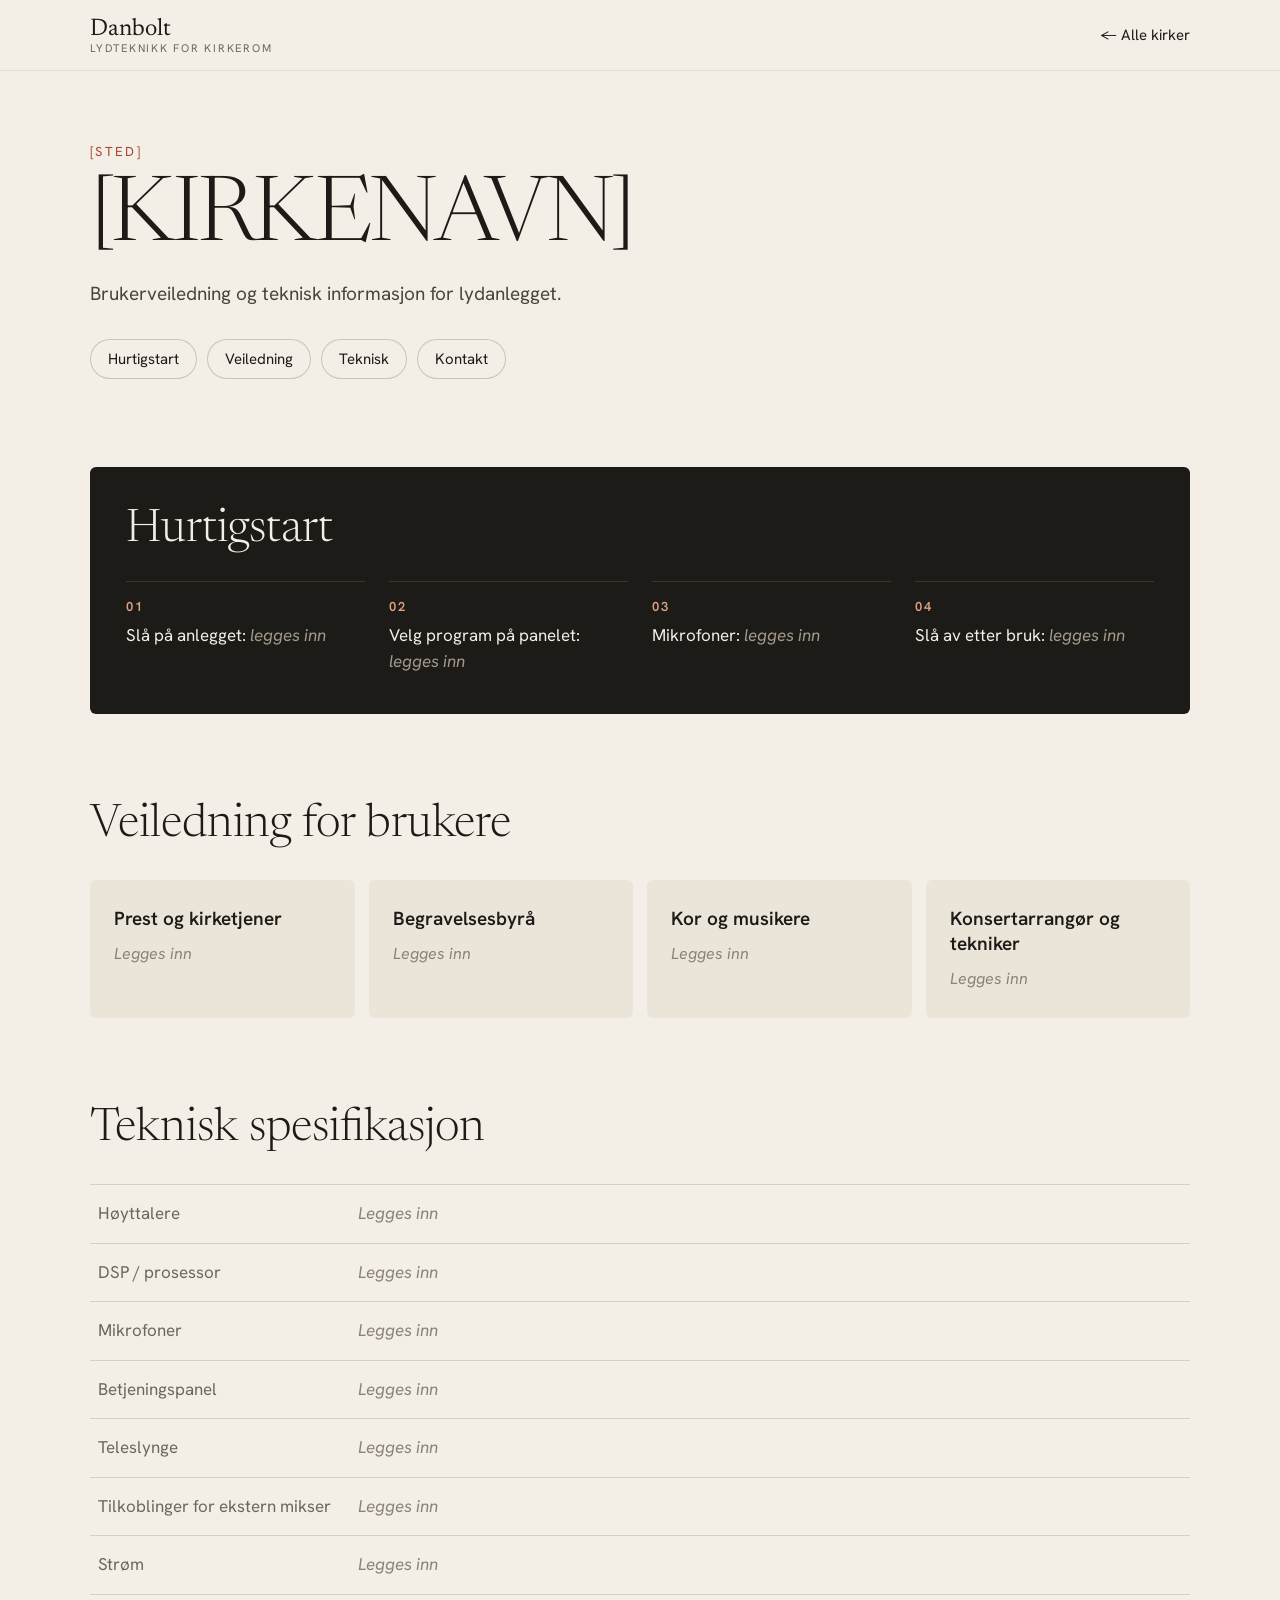
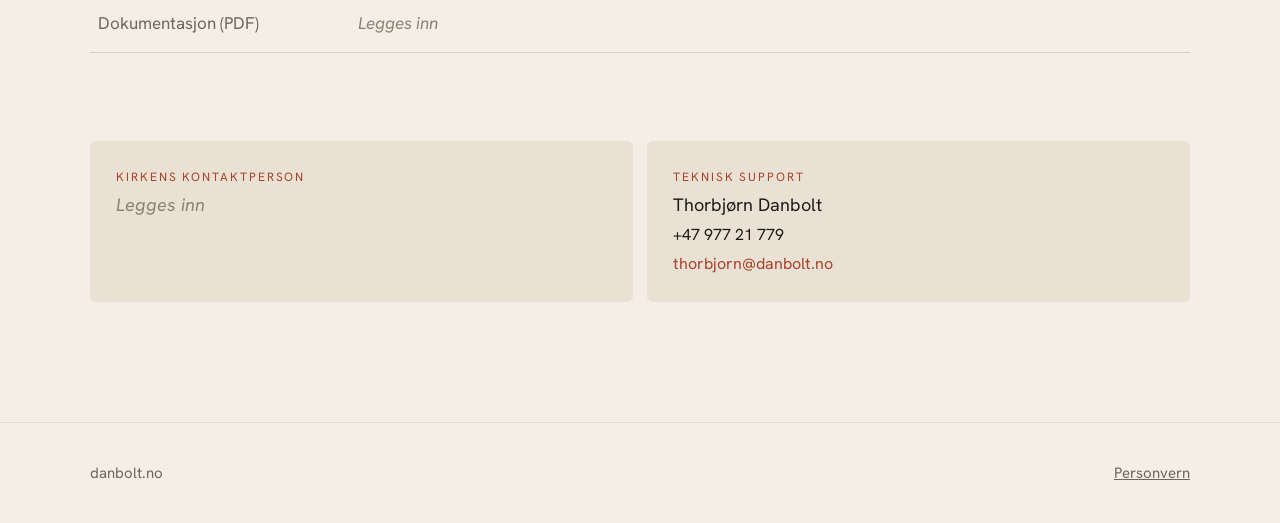
==== _mal/index.html @ 610739b6 "Legg til kirkeside-mal i _mal" ====
<!DOCTYPE html>
<html lang="nb">
<head>
<meta charset="utf-8">
<meta name="viewport" content="width=device-width, initial-scale=1">
<!-- MAL: Kopier mappen _mal til f.eks. /brandval-kirke/ og bytt alle [KIRKENAVN], [STED] og «Legges inn». Fjern noindex når siden er klar. -->
<meta name="robots" content="noindex">
<title>[KIRKENAVN] – lydanlegg og brukerveiledning | Danbolt</title>
<meta name="description" content="Brukerveiledning og teknisk informasjon for lydanlegget i [KIRKENAVN].">
<meta name="theme-color" content="#f3efe6">
<link rel="preconnect" href="https://fonts.googleapis.com">
<link rel="preconnect" href="https://fonts.gstatic.com" crossorigin>
<link href="https://fonts.googleapis.com/css2?family=Newsreader:ital,opsz,wght@0,6..72,300;0,6..72,400;1,6..72,300;1,6..72,400&family=Hanken+Grotesk:wght@400;500;600&display=swap" rel="stylesheet">
<style>
html{scroll-behavior:smooth}
body{margin:0;background:#f3efe6;color:#1d1b17;font-family:'Hanken Grotesk',sans-serif;-webkit-font-smoothing:antialiased}
a{color:#a8432a;text-decoration:none}
a:hover{color:#7a2e1b}
.tom{color:#8a8274;font-style:italic}
</style>
</head>
<body>
<header style="border-bottom:1px solid rgba(29,27,23,.08)">
  <div style="max-width:1100px;margin:0 auto;padding:16px 32px;display:flex;flex-wrap:wrap;justify-content:space-between;align-items:center;gap:14px">
    <a href="https://danbolt.no/" style="display:flex;flex-direction:column;color:#1d1b17;line-height:1.1"><span style="font-family:'Newsreader',serif;font-size:24px">Danbolt</span><span style="font-size:11px;letter-spacing:.16em;text-transform:uppercase;color:#6d665b">Lydteknikk for kirkerom</span></a>
    <a href="/" style="font-size:15px;color:#1d1b17">← Alle kirker</a>
  </div>
</header>

<main style="max-width:1100px;margin:0 auto;padding:72px 32px 120px;display:flex;flex-direction:column;gap:88px">
  <section style="display:flex;flex-direction:column;gap:18px">
    <span style="font-size:13px;letter-spacing:.18em;text-transform:uppercase;color:#a8432a">[STED]</span>
    <h1 style="font-family:'Newsreader',serif;font-weight:300;font-size:clamp(52px,7vw,104px);line-height:.92;letter-spacing:-.03em;margin:0">[KIRKENAVN]</h1>
    <p style="font-size:19px;line-height:1.6;color:#4a453c;margin:0;max-width:640px;text-wrap:pretty">Brukerveiledning og teknisk informasjon for lydanlegget.</p>
    <nav style="display:flex;flex-wrap:wrap;gap:10px;margin-top:12px">
      <a href="#hurtigstart" style="padding:10px 18px;border-radius:999px;box-shadow:inset 0 0 0 1px rgba(29,27,23,.2);color:#1d1b17;font-size:15px">Hurtigstart</a>
      <a href="#brukere" style="padding:10px 18px;border-radius:999px;box-shadow:inset 0 0 0 1px rgba(29,27,23,.2);color:#1d1b17;font-size:15px">Veiledning</a>
      <a href="#teknisk" style="padding:10px 18px;border-radius:999px;box-shadow:inset 0 0 0 1px rgba(29,27,23,.2);color:#1d1b17;font-size:15px">Teknisk</a>
      <a href="#kontakt" style="padding:10px 18px;border-radius:999px;box-shadow:inset 0 0 0 1px rgba(29,27,23,.2);color:#1d1b17;font-size:15px">Kontakt</a>
    </nav>
  </section>

  <section id="hurtigstart" style="background:#1d1b17;color:#f3efe6;border-radius:6px;padding:40px 36px;display:flex;flex-direction:column;gap:28px">
    <h2 style="font-family:'Newsreader',serif;font-weight:300;font-size:clamp(34px,3.6vw,48px);line-height:1;margin:0">Hurtigstart</h2>
    <ol style="margin:0;padding:0;list-style:none;display:grid;grid-template-columns:repeat(auto-fit,minmax(min(100%,220px),1fr));gap:24px">
      <li style="display:flex;flex-direction:column;gap:8px;border-top:1px solid #3a352d;padding-top:16px"><span style="font-size:13px;letter-spacing:.14em;color:#e0a27f;font-weight:600">01</span><span style="font-size:17px;line-height:1.5">Slå på anlegget: <span class="tom" style="color:#a39a8b">legges inn</span></span></li>
      <li style="display:flex;flex-direction:column;gap:8px;border-top:1px solid #3a352d;padding-top:16px"><span style="font-size:13px;letter-spacing:.14em;color:#e0a27f;font-weight:600">02</span><span style="font-size:17px;line-height:1.5">Velg program på panelet: <span class="tom" style="color:#a39a8b">legges inn</span></span></li>
      <li style="display:flex;flex-direction:column;gap:8px;border-top:1px solid #3a352d;padding-top:16px"><span style="font-size:13px;letter-spacing:.14em;color:#e0a27f;font-weight:600">03</span><span style="font-size:17px;line-height:1.5">Mikrofoner: <span class="tom" style="color:#a39a8b">legges inn</span></span></li>
      <li style="display:flex;flex-direction:column;gap:8px;border-top:1px solid #3a352d;padding-top:16px"><span style="font-size:13px;letter-spacing:.14em;color:#e0a27f;font-weight:600">04</span><span style="font-size:17px;line-height:1.5">Slå av etter bruk: <span class="tom" style="color:#a39a8b">legges inn</span></span></li>
    </ol>
  </section>

  <section id="brukere" style="display:flex;flex-direction:column;gap:32px">
    <h2 style="font-family:'Newsreader',serif;font-weight:300;font-size:clamp(34px,3.6vw,48px);line-height:1;margin:0">Veiledning for brukere</h2>
    <div style="display:grid;grid-template-columns:repeat(auto-fit,minmax(min(100%,240px),1fr));gap:14px">
      <div style="background:#ebe5d9;border-radius:6px;padding:26px 24px;display:flex;flex-direction:column;gap:10px"><span style="font-size:19px;font-weight:600">Prest og kirketjener</span><span class="tom" style="font-size:16px;line-height:1.6">Legges inn</span></div>
      <div style="background:#ebe5d9;border-radius:6px;padding:26px 24px;display:flex;flex-direction:column;gap:10px"><span style="font-size:19px;font-weight:600">Begravelsesbyrå</span><span class="tom" style="font-size:16px;line-height:1.6">Legges inn</span></div>
      <div style="background:#ebe5d9;border-radius:6px;padding:26px 24px;display:flex;flex-direction:column;gap:10px"><span style="font-size:19px;font-weight:600">Kor og musikere</span><span class="tom" style="font-size:16px;line-height:1.6">Legges inn</span></div>
      <div style="background:#ebe5d9;border-radius:6px;padding:26px 24px;display:flex;flex-direction:column;gap:10px"><span style="font-size:19px;font-weight:600">Konsertarrangør og tekniker</span><span class="tom" style="font-size:16px;line-height:1.6">Legges inn</span></div>
    </div>
  </section>

  <section id="teknisk" style="display:flex;flex-direction:column;gap:32px">
    <h2 style="font-family:'Newsreader',serif;font-weight:300;font-size:clamp(34px,3.6vw,48px);line-height:1;margin:0">Teknisk spesifikasjon</h2>
    <dl style="margin:0;display:grid;grid-template-columns:minmax(0,260px) minmax(0,1fr);border-top:1px solid rgba(29,27,23,.15);font-size:17px;line-height:1.5">
      <dt style="padding:16px 8px;border-bottom:1px solid rgba(29,27,23,.15);color:#6d665b">Høyttalere</dt><dd class="tom" style="margin:0;padding:16px 8px;border-bottom:1px solid rgba(29,27,23,.15)">Legges inn</dd>
      <dt style="padding:16px 8px;border-bottom:1px solid rgba(29,27,23,.15);color:#6d665b">DSP / prosessor</dt><dd class="tom" style="margin:0;padding:16px 8px;border-bottom:1px solid rgba(29,27,23,.15)">Legges inn</dd>
      <dt style="padding:16px 8px;border-bottom:1px solid rgba(29,27,23,.15);color:#6d665b">Mikrofoner</dt><dd class="tom" style="margin:0;padding:16px 8px;border-bottom:1px solid rgba(29,27,23,.15)">Legges inn</dd>
      <dt style="padding:16px 8px;border-bottom:1px solid rgba(29,27,23,.15);color:#6d665b">Betjeningspanel</dt><dd class="tom" style="margin:0;padding:16px 8px;border-bottom:1px solid rgba(29,27,23,.15)">Legges inn</dd>
      <dt style="padding:16px 8px;border-bottom:1px solid rgba(29,27,23,.15);color:#6d665b">Teleslynge</dt><dd class="tom" style="margin:0;padding:16px 8px;border-bottom:1px solid rgba(29,27,23,.15)">Legges inn</dd>
      <dt style="padding:16px 8px;border-bottom:1px solid rgba(29,27,23,.15);color:#6d665b">Tilkoblinger for ekstern mikser</dt><dd class="tom" style="margin:0;padding:16px 8px;border-bottom:1px solid rgba(29,27,23,.15)">Legges inn</dd>
      <dt style="padding:16px 8px;border-bottom:1px solid rgba(29,27,23,.15);color:#6d665b">Strøm</dt><dd class="tom" style="margin:0;padding:16px 8px;border-bottom:1px solid rgba(29,27,23,.15)">Legges inn</dd>
      <dt style="padding:16px 8px;border-bottom:1px solid rgba(29,27,23,.15);color:#6d665b">Dokumentasjon (PDF)</dt><dd class="tom" style="margin:0;padding:16px 8px;border-bottom:1px solid rgba(29,27,23,.15)">Legges inn</dd>
    </dl>
  </section>

  <section id="kontakt" style="display:grid;grid-template-columns:repeat(auto-fit,minmax(min(100%,320px),1fr));gap:14px">
    <div style="background:#e8e1d4;border-radius:6px;padding:28px 26px;display:flex;flex-direction:column;gap:8px"><span style="font-size:12px;letter-spacing:.16em;text-transform:uppercase;color:#a8432a">Kirkens kontaktperson</span><span class="tom" style="font-size:18px">Legges inn</span></div>
    <div style="background:#e8e1d4;border-radius:6px;padding:28px 26px;display:flex;flex-direction:column;gap:8px"><span style="font-size:12px;letter-spacing:.16em;text-transform:uppercase;color:#a8432a">Teknisk support</span><span style="font-size:18px">Thorbjørn Danbolt</span><a href="tel:+4797721779" style="color:#1d1b17">+47 977 21 779</a><a href="mailto:thorbjorn@danbolt.no">thorbjorn@danbolt.no</a></div>
  </section>
</main>

<footer style="border-top:1px solid rgba(29,27,23,.08)">
  <div style="max-width:1100px;margin:0 auto;padding:40px 32px;display:flex;flex-wrap:wrap;justify-content:space-between;gap:12px 32px;font-size:15px;color:#6d665b">
    <a href="https://danbolt.no/" style="color:#6d665b">danbolt.no</a>
    <a href="https://danbolt.no/personvern/" style="color:#6d665b;text-decoration:underline">Personvern</a>
  </div>
</footer>
</body>
</html>
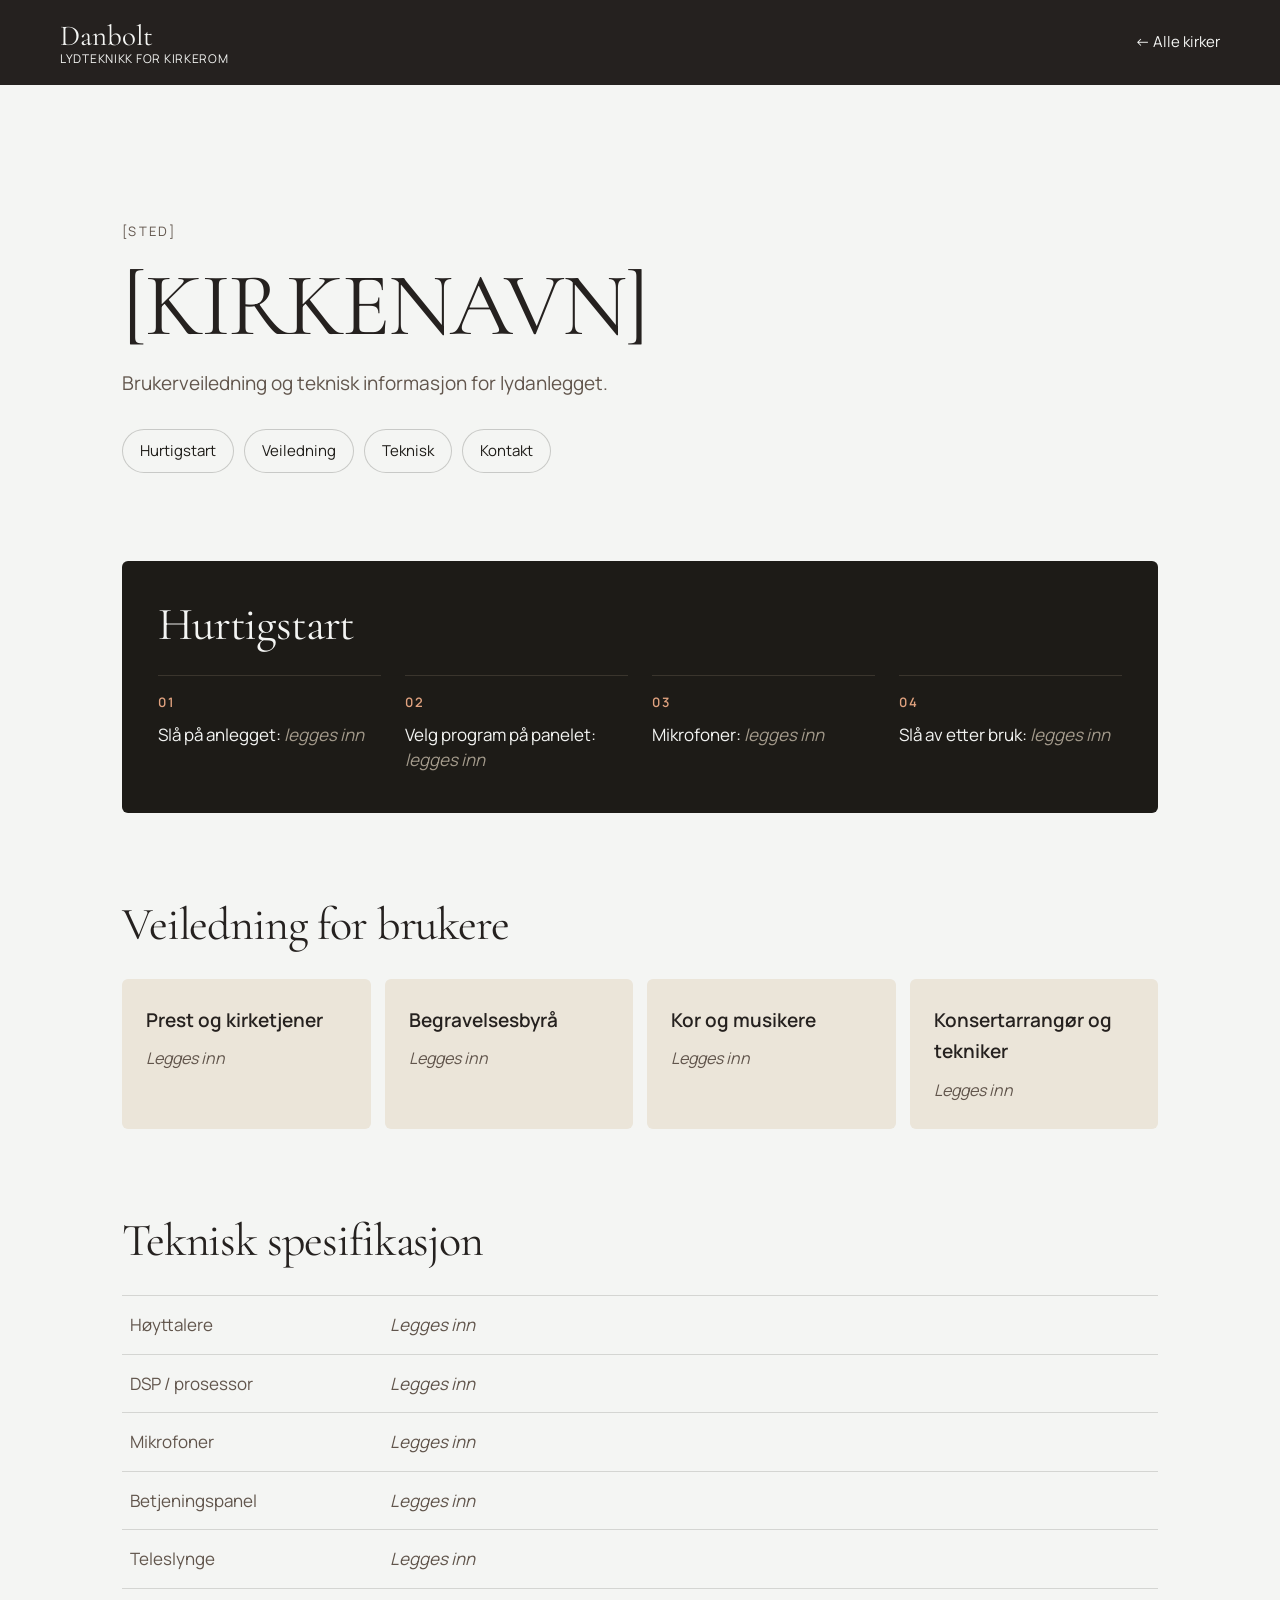
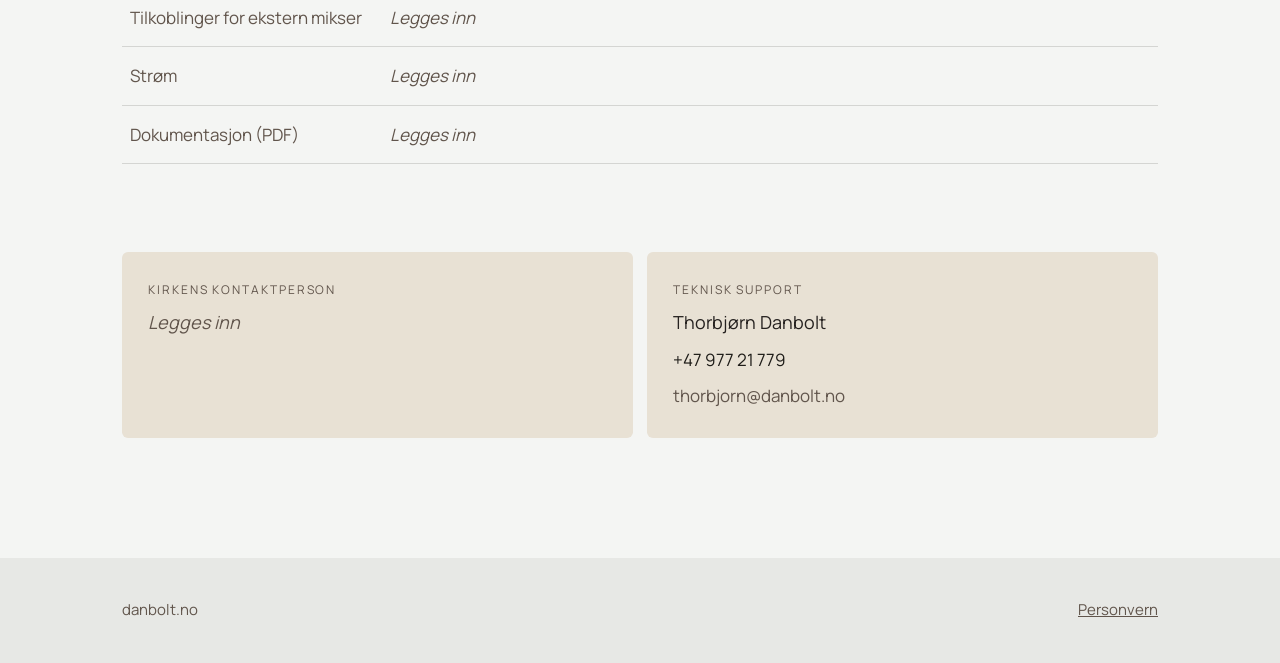
==== commit ab82b854: "Tilpass kirkeportal og veiledninger til Rom-design" ====
--- a/_mal/index.html
+++ b/_mal/index.html
@@ -7,31 +7,32 @@
 <meta name="robots" content="noindex">
 <title>[KIRKENAVN] – lydanlegg og brukerveiledning | Danbolt</title>
 <meta name="description" content="Brukerveiledning og teknisk informasjon for lydanlegget i [KIRKENAVN].">
-<meta name="theme-color" content="#f3efe6">
-<link rel="preconnect" href="https://fonts.googleapis.com">
-<link rel="preconnect" href="https://fonts.gstatic.com" crossorigin>
-<link href="https://fonts.googleapis.com/css2?family=Newsreader:ital,opsz,wght@0,6..72,300;0,6..72,400;1,6..72,300;1,6..72,400&family=Hanken+Grotesk:wght@400;500;600&display=swap" rel="stylesheet">
+<meta name="theme-color" content="#f4f5f3">
+
+
+
 <style>
 html{scroll-behavior:smooth}
-body{margin:0;background:#f3efe6;color:#1d1b17;font-family:'Hanken Grotesk',sans-serif;-webkit-font-smoothing:antialiased}
-a{color:#a8432a;text-decoration:none}
+body{margin:0;background:#f4f5f3;color:#1d1b17;font-family:'Manrope',sans-serif;-webkit-font-smoothing:antialiased}
+a{color:#61554c;text-decoration:none}
 a:hover{color:#7a2e1b}
 .tom{color:#8a8274;font-style:italic}
 </style>
+<link rel="stylesheet" href="/rom.css">
 </head>
 <body>
 <header style="border-bottom:1px solid rgba(29,27,23,.08)">
   <div style="max-width:1100px;margin:0 auto;padding:16px 32px;display:flex;flex-wrap:wrap;justify-content:space-between;align-items:center;gap:14px">
-    <a href="https://danbolt.no/" style="display:flex;flex-direction:column;color:#1d1b17;line-height:1.1"><span style="font-family:'Newsreader',serif;font-size:24px">Danbolt</span><span style="font-size:11px;letter-spacing:.16em;text-transform:uppercase;color:#6d665b">Lydteknikk for kirkerom</span></a>
+    <a href="https://danbolt.no/" style="display:flex;flex-direction:column;color:#1d1b17;line-height:1.1"><span style="font-family:'Cormorant Garamond',serif;font-size:24px">Danbolt</span><span style="font-size:11px;letter-spacing:.16em;text-transform:uppercase;color:#61554c">Lydteknikk for kirkerom</span></a>
     <a href="/" style="font-size:15px;color:#1d1b17">← Alle kirker</a>
   </div>
 </header>
 
 <main style="max-width:1100px;margin:0 auto;padding:72px 32px 120px;display:flex;flex-direction:column;gap:88px">
   <section style="display:flex;flex-direction:column;gap:18px">
-    <span style="font-size:13px;letter-spacing:.18em;text-transform:uppercase;color:#a8432a">[STED]</span>
-    <h1 style="font-family:'Newsreader',serif;font-weight:300;font-size:clamp(52px,7vw,104px);line-height:.92;letter-spacing:-.03em;margin:0">[KIRKENAVN]</h1>
-    <p style="font-size:19px;line-height:1.6;color:#4a453c;margin:0;max-width:640px;text-wrap:pretty">Brukerveiledning og teknisk informasjon for lydanlegget.</p>
+    <span style="font-size:13px;letter-spacing:.18em;text-transform:uppercase;color:#61554c">[STED]</span>
+    <h1 style="font-family:'Cormorant Garamond',serif;font-weight:300;font-size:clamp(52px,7vw,104px);line-height:.92;letter-spacing:-.03em;margin:0">[KIRKENAVN]</h1>
+    <p style="font-size:19px;line-height:1.6;color:#61554c;margin:0;max-width:640px;text-wrap:pretty">Brukerveiledning og teknisk informasjon for lydanlegget.</p>
     <nav style="display:flex;flex-wrap:wrap;gap:10px;margin-top:12px">
       <a href="#hurtigstart" style="padding:10px 18px;border-radius:999px;box-shadow:inset 0 0 0 1px rgba(29,27,23,.2);color:#1d1b17;font-size:15px">Hurtigstart</a>
       <a href="#brukere" style="padding:10px 18px;border-radius:999px;box-shadow:inset 0 0 0 1px rgba(29,27,23,.2);color:#1d1b17;font-size:15px">Veiledning</a>
@@ -40,8 +41,8 @@
     </nav>
   </section>
 
-  <section id="hurtigstart" style="background:#1d1b17;color:#f3efe6;border-radius:6px;padding:40px 36px;display:flex;flex-direction:column;gap:28px">
-    <h2 style="font-family:'Newsreader',serif;font-weight:300;font-size:clamp(34px,3.6vw,48px);line-height:1;margin:0">Hurtigstart</h2>
+  <section id="hurtigstart" style="background:#1d1b17;color:#f4f5f3;border-radius:6px;padding:40px 36px;display:flex;flex-direction:column;gap:28px">
+    <h2 style="font-family:'Cormorant Garamond',serif;font-weight:300;font-size:clamp(34px,3.6vw,48px);line-height:1;margin:0">Hurtigstart</h2>
     <ol style="margin:0;padding:0;list-style:none;display:grid;grid-template-columns:repeat(auto-fit,minmax(min(100%,220px),1fr));gap:24px">
       <li style="display:flex;flex-direction:column;gap:8px;border-top:1px solid #3a352d;padding-top:16px"><span style="font-size:13px;letter-spacing:.14em;color:#e0a27f;font-weight:600">01</span><span style="font-size:17px;line-height:1.5">Slå på anlegget: <span class="tom" style="color:#a39a8b">legges inn</span></span></li>
       <li style="display:flex;flex-direction:column;gap:8px;border-top:1px solid #3a352d;padding-top:16px"><span style="font-size:13px;letter-spacing:.14em;color:#e0a27f;font-weight:600">02</span><span style="font-size:17px;line-height:1.5">Velg program på panelet: <span class="tom" style="color:#a39a8b">legges inn</span></span></li>
@@ -51,7 +52,7 @@
   </section>
 
   <section id="brukere" style="display:flex;flex-direction:column;gap:32px">
-    <h2 style="font-family:'Newsreader',serif;font-weight:300;font-size:clamp(34px,3.6vw,48px);line-height:1;margin:0">Veiledning for brukere</h2>
+    <h2 style="font-family:'Cormorant Garamond',serif;font-weight:300;font-size:clamp(34px,3.6vw,48px);line-height:1;margin:0">Veiledning for brukere</h2>
     <div style="display:grid;grid-template-columns:repeat(auto-fit,minmax(min(100%,240px),1fr));gap:14px">
       <div style="background:#ebe5d9;border-radius:6px;padding:26px 24px;display:flex;flex-direction:column;gap:10px"><span style="font-size:19px;font-weight:600">Prest og kirketjener</span><span class="tom" style="font-size:16px;line-height:1.6">Legges inn</span></div>
       <div style="background:#ebe5d9;border-radius:6px;padding:26px 24px;display:flex;flex-direction:column;gap:10px"><span style="font-size:19px;font-weight:600">Begravelsesbyrå</span><span class="tom" style="font-size:16px;line-height:1.6">Legges inn</span></div>
@@ -61,29 +62,29 @@
   </section>
 
   <section id="teknisk" style="display:flex;flex-direction:column;gap:32px">
-    <h2 style="font-family:'Newsreader',serif;font-weight:300;font-size:clamp(34px,3.6vw,48px);line-height:1;margin:0">Teknisk spesifikasjon</h2>
+    <h2 style="font-family:'Cormorant Garamond',serif;font-weight:300;font-size:clamp(34px,3.6vw,48px);line-height:1;margin:0">Teknisk spesifikasjon</h2>
     <dl style="margin:0;display:grid;grid-template-columns:minmax(0,260px) minmax(0,1fr);border-top:1px solid rgba(29,27,23,.15);font-size:17px;line-height:1.5">
-      <dt style="padding:16px 8px;border-bottom:1px solid rgba(29,27,23,.15);color:#6d665b">Høyttalere</dt><dd class="tom" style="margin:0;padding:16px 8px;border-bottom:1px solid rgba(29,27,23,.15)">Legges inn</dd>
-      <dt style="padding:16px 8px;border-bottom:1px solid rgba(29,27,23,.15);color:#6d665b">DSP / prosessor</dt><dd class="tom" style="margin:0;padding:16px 8px;border-bottom:1px solid rgba(29,27,23,.15)">Legges inn</dd>
-      <dt style="padding:16px 8px;border-bottom:1px solid rgba(29,27,23,.15);color:#6d665b">Mikrofoner</dt><dd class="tom" style="margin:0;padding:16px 8px;border-bottom:1px solid rgba(29,27,23,.15)">Legges inn</dd>
-      <dt style="padding:16px 8px;border-bottom:1px solid rgba(29,27,23,.15);color:#6d665b">Betjeningspanel</dt><dd class="tom" style="margin:0;padding:16px 8px;border-bottom:1px solid rgba(29,27,23,.15)">Legges inn</dd>
-      <dt style="padding:16px 8px;border-bottom:1px solid rgba(29,27,23,.15);color:#6d665b">Teleslynge</dt><dd class="tom" style="margin:0;padding:16px 8px;border-bottom:1px solid rgba(29,27,23,.15)">Legges inn</dd>
-      <dt style="padding:16px 8px;border-bottom:1px solid rgba(29,27,23,.15);color:#6d665b">Tilkoblinger for ekstern mikser</dt><dd class="tom" style="margin:0;padding:16px 8px;border-bottom:1px solid rgba(29,27,23,.15)">Legges inn</dd>
-      <dt style="padding:16px 8px;border-bottom:1px solid rgba(29,27,23,.15);color:#6d665b">Strøm</dt><dd class="tom" style="margin:0;padding:16px 8px;border-bottom:1px solid rgba(29,27,23,.15)">Legges inn</dd>
-      <dt style="padding:16px 8px;border-bottom:1px solid rgba(29,27,23,.15);color:#6d665b">Dokumentasjon (PDF)</dt><dd class="tom" style="margin:0;padding:16px 8px;border-bottom:1px solid rgba(29,27,23,.15)">Legges inn</dd>
+      <dt style="padding:16px 8px;border-bottom:1px solid rgba(29,27,23,.15);color:#61554c">Høyttalere</dt><dd class="tom" style="margin:0;padding:16px 8px;border-bottom:1px solid rgba(29,27,23,.15)">Legges inn</dd>
+      <dt style="padding:16px 8px;border-bottom:1px solid rgba(29,27,23,.15);color:#61554c">DSP / prosessor</dt><dd class="tom" style="margin:0;padding:16px 8px;border-bottom:1px solid rgba(29,27,23,.15)">Legges inn</dd>
+      <dt style="padding:16px 8px;border-bottom:1px solid rgba(29,27,23,.15);color:#61554c">Mikrofoner</dt><dd class="tom" style="margin:0;padding:16px 8px;border-bottom:1px solid rgba(29,27,23,.15)">Legges inn</dd>
+      <dt style="padding:16px 8px;border-bottom:1px solid rgba(29,27,23,.15);color:#61554c">Betjeningspanel</dt><dd class="tom" style="margin:0;padding:16px 8px;border-bottom:1px solid rgba(29,27,23,.15)">Legges inn</dd>
+      <dt style="padding:16px 8px;border-bottom:1px solid rgba(29,27,23,.15);color:#61554c">Teleslynge</dt><dd class="tom" style="margin:0;padding:16px 8px;border-bottom:1px solid rgba(29,27,23,.15)">Legges inn</dd>
+      <dt style="padding:16px 8px;border-bottom:1px solid rgba(29,27,23,.15);color:#61554c">Tilkoblinger for ekstern mikser</dt><dd class="tom" style="margin:0;padding:16px 8px;border-bottom:1px solid rgba(29,27,23,.15)">Legges inn</dd>
+      <dt style="padding:16px 8px;border-bottom:1px solid rgba(29,27,23,.15);color:#61554c">Strøm</dt><dd class="tom" style="margin:0;padding:16px 8px;border-bottom:1px solid rgba(29,27,23,.15)">Legges inn</dd>
+      <dt style="padding:16px 8px;border-bottom:1px solid rgba(29,27,23,.15);color:#61554c">Dokumentasjon (PDF)</dt><dd class="tom" style="margin:0;padding:16px 8px;border-bottom:1px solid rgba(29,27,23,.15)">Legges inn</dd>
     </dl>
   </section>
 
   <section id="kontakt" style="display:grid;grid-template-columns:repeat(auto-fit,minmax(min(100%,320px),1fr));gap:14px">
-    <div style="background:#e8e1d4;border-radius:6px;padding:28px 26px;display:flex;flex-direction:column;gap:8px"><span style="font-size:12px;letter-spacing:.16em;text-transform:uppercase;color:#a8432a">Kirkens kontaktperson</span><span class="tom" style="font-size:18px">Legges inn</span></div>
-    <div style="background:#e8e1d4;border-radius:6px;padding:28px 26px;display:flex;flex-direction:column;gap:8px"><span style="font-size:12px;letter-spacing:.16em;text-transform:uppercase;color:#a8432a">Teknisk support</span><span style="font-size:18px">Thorbjørn Danbolt</span><a href="tel:+4797721779" style="color:#1d1b17">+47 977 21 779</a><a href="mailto:thorbjorn@danbolt.no">thorbjorn@danbolt.no</a></div>
+    <div style="background:#e8e1d4;border-radius:6px;padding:28px 26px;display:flex;flex-direction:column;gap:8px"><span style="font-size:12px;letter-spacing:.16em;text-transform:uppercase;color:#61554c">Kirkens kontaktperson</span><span class="tom" style="font-size:18px">Legges inn</span></div>
+    <div style="background:#e8e1d4;border-radius:6px;padding:28px 26px;display:flex;flex-direction:column;gap:8px"><span style="font-size:12px;letter-spacing:.16em;text-transform:uppercase;color:#61554c">Teknisk support</span><span style="font-size:18px">Thorbjørn Danbolt</span><a href="tel:+4797721779" style="color:#1d1b17">+47 977 21 779</a><a href="mailto:thorbjorn@danbolt.no">thorbjorn@danbolt.no</a></div>
   </section>
 </main>
 
 <footer style="border-top:1px solid rgba(29,27,23,.08)">
-  <div style="max-width:1100px;margin:0 auto;padding:40px 32px;display:flex;flex-wrap:wrap;justify-content:space-between;gap:12px 32px;font-size:15px;color:#6d665b">
-    <a href="https://danbolt.no/" style="color:#6d665b">danbolt.no</a>
-    <a href="https://danbolt.no/personvern/" style="color:#6d665b;text-decoration:underline">Personvern</a>
+  <div style="max-width:1100px;margin:0 auto;padding:40px 32px;display:flex;flex-wrap:wrap;justify-content:space-between;gap:12px 32px;font-size:15px;color:#61554c">
+    <a href="https://danbolt.no/" style="color:#61554c">danbolt.no</a>
+    <a href="https://danbolt.no/personvern/" style="color:#61554c;text-decoration:underline">Personvern</a>
   </div>
 </footer>
 </body>
--- a/rom.css
+++ b/rom.css
@@ -0,0 +1,68 @@
+@font-face {
+  font-family: 'Cormorant Garamond';
+  font-style: italic;
+  font-weight: 400;
+  font-display: swap;
+  src: url([data-uri]